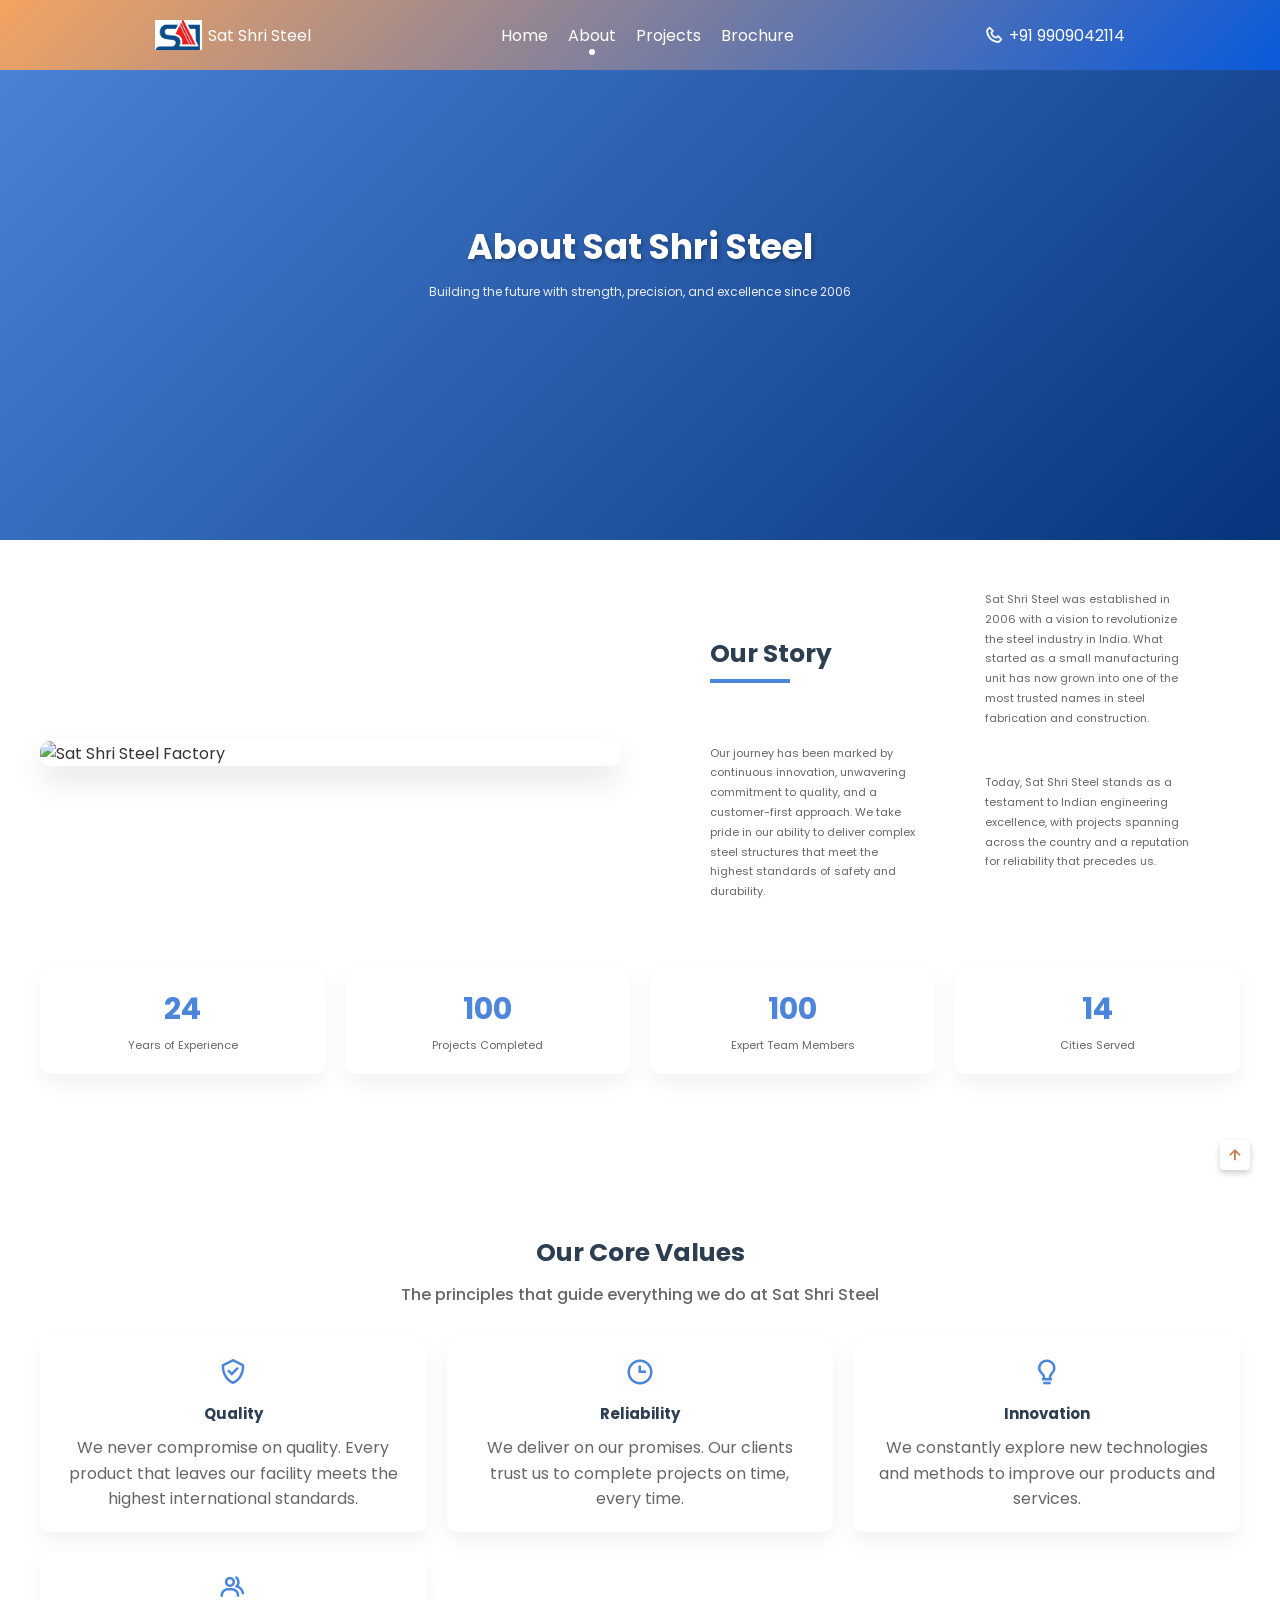
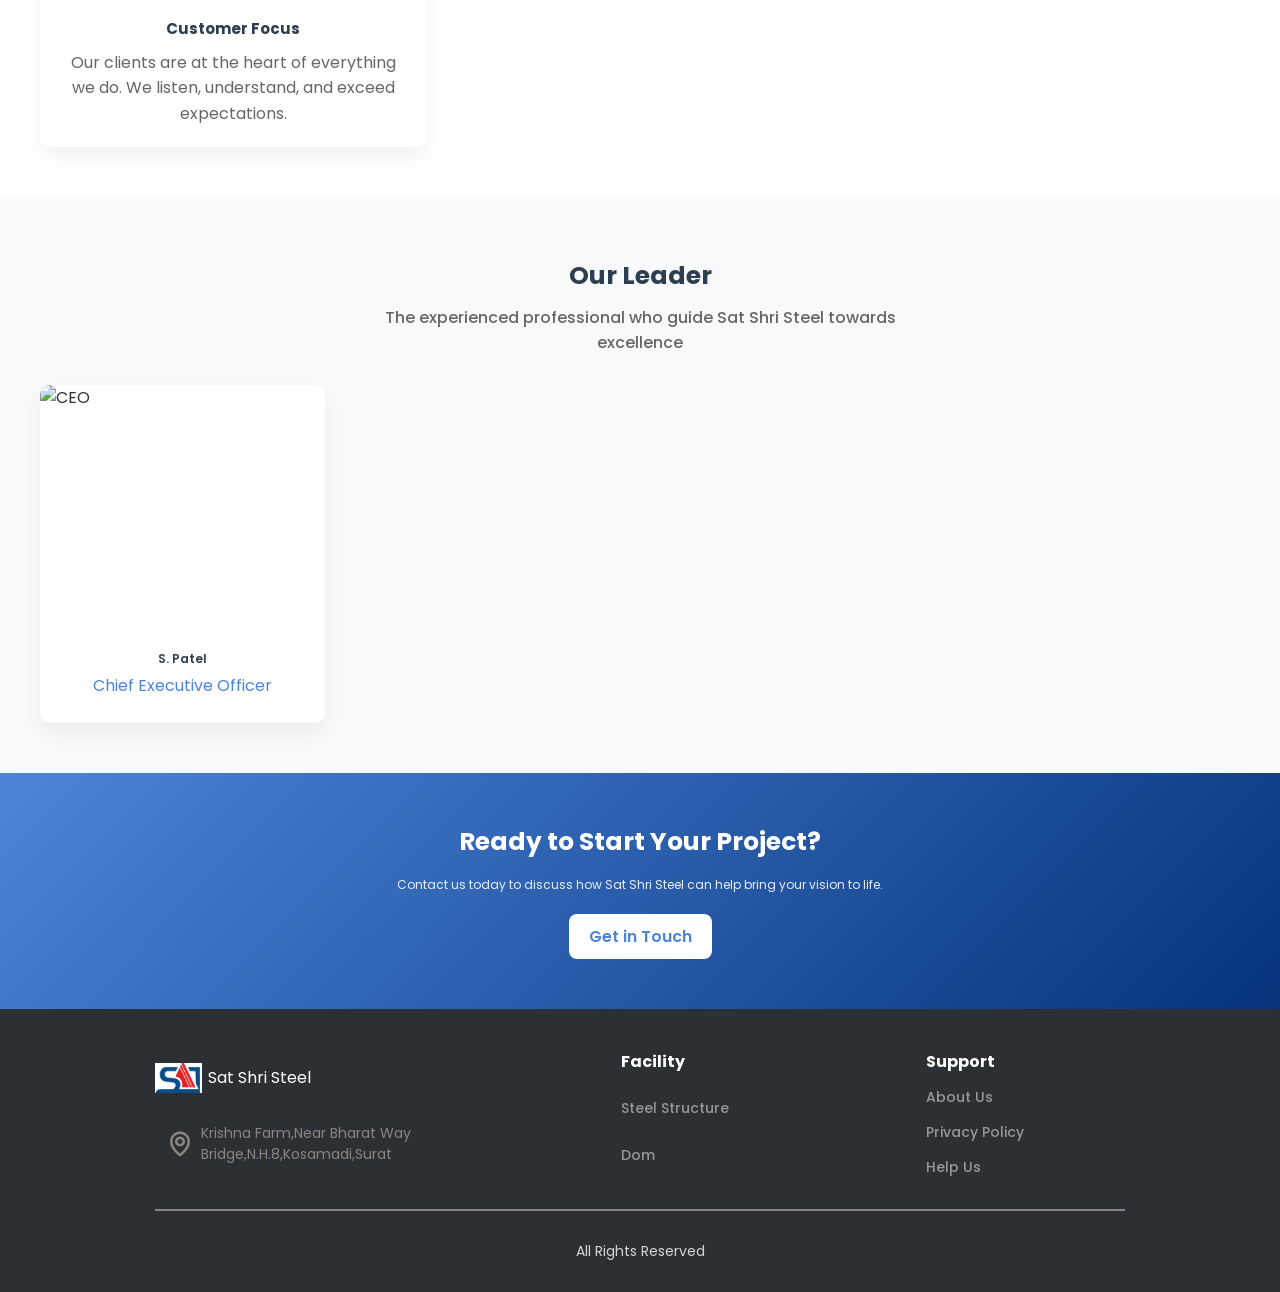
==== About.html @ dd5094b3 "test commit" ====
<!DOCTYPE html>
<html lang="en">
<head>
    <meta charset="UTF-8">
    <meta name="viewport" content="width=device-width, initial-scale=1.0">
    <link
    rel="icon"
    href="./assets/image/WhatsApp Image 2025-03-11 at 18.38.45_5e99dba7.JPG"
  />
    <title>About Us - Sat Shri Steel</title>
        <!-- Swiper JS CSS-->
        <link rel="stylesheet" href="Css/swiper-bundle.min.css" />

        <!-- Scroll Reveal -->
        <link rel="stylesheet" href="Css/scrollreveal.min.js" />
    
        <!-- Boxicons -->
        <link
          href="https://unpkg.com/boxicons@2.1.4/css/boxicons.min.css"
          rel="stylesheet"
        />
    
        <!-- CSS -->
        <link rel="stylesheet" href="Css/style.css" />
   
    <style>
        /* About Page Styles */
        .about-hero {
            position: relative;
            height: 60vh;
            background: linear-gradient(135deg, #4c85da 0%, #07347b 100%);
            display: flex;
            align-items: center;
            justify-content: center;
            color: white;
            text-align: center;
            overflow: hidden;
        }

        .about-hero::before {
            content: '';
            position: absolute;
            top: 0;
            left: 0;
            width: 100%;
            height: 100%;
            background: url('https://images.unsplash.com/photo-1581091226825-a6a2a5aee158?ixlib=rb-1.2.1&auto=format&fit=crop&w=1350&q=80') no-repeat center center/cover;
            opacity: 0.2;
            z-index: 0;
        }

        .about-hero-content {
            position: relative;
            z-index: 1;
            max-width: 800px;
            padding: 0 2rem;
        }

        .about-hero h1 {
            font-size: 3.5rem;
            margin-bottom: 1rem;
            text-shadow: 2px 2px 4px rgba(0, 0, 0, 0.3);
        }

        .about-hero p {
            font-size: 1.2rem;
            margin-bottom: 2rem;
            opacity: 0.9;
        }

        .about-section {
            padding: 5rem 2rem;
        }

        .about-container {
            max-width: 1200px;
            margin: 0 auto;
        }

        .about-grid {
            display: grid;
            grid-template-columns: 1fr 1fr;
            gap: 4rem;
            align-items: center;
            margin-bottom: 5rem;
        }

        .about-image {
            position: relative;
            border-radius: 10px;
            overflow: hidden;
            box-shadow: 0 15px 30px rgba(0, 0, 0, 0.1);
        }

        .about-image img {
            width: 100%;
            height: auto;
            display: block;
            transition: transform 0.5s ease;
        }

        .about-image:hover img {
            transform: scale(1.05);
        }

        .about-content h2 {
            font-size: 2.5rem;
            color: #2c3e50;
            margin-bottom: 1.5rem;
            position: relative;
            padding-bottom: 1rem;
        }

        .about-content h2::after {
            content: '';
            position: absolute;
            bottom: 0;
            left: 0;
            width: 80px;
            height: 4px;
            background: #4c85da;
        }

        .about-content p {
            color: #666;
            line-height: 1.8;
            margin-bottom: 1.5rem;
            font-size: 1.1rem;
        }

        .about-stats {
            display: grid;
            grid-template-columns: repeat(4, 1fr);
            gap: 2rem;
            margin: 5rem 0;
        }

        .stat-item {
            text-align: center;
            padding: 2rem;
            background: white;
            border-radius: 10px;
            box-shadow: 0 10px 20px rgba(0, 0, 0, 0.05);
            transition: transform 0.3s ease, box-shadow 0.3s ease;
        }

        .stat-item:hover {
            transform: translateY(-10px);
            box-shadow: 0 15px 30px rgba(0, 0, 0, 0.1);
        }

        .stat-number {
            font-size: 3rem;
            font-weight: 700;
            color: #4c85da;
            margin-bottom: 0.5rem;
        }

        .stat-label {
            color: #666;
            font-size: 1.1rem;
        }

        .team-section {
            background: #f8f9fa;
            padding: 5rem 2rem;
        }

        .team-container {
            max-width: 1200px;
            margin: 0 auto;
        }

        .section-title {
            text-align: center;
            margin-bottom: 3rem;
        }

        .section-title h2 {
            font-size: 2.5rem;
            color: #2c3e50;
            margin-bottom: 1rem;
        }

        .section-title p {
            color: #666;
            max-width: 600px;
            margin: 0 auto;
        }

        .team-grid {
            display: grid;
            grid-template-columns: repeat(auto-fill, minmax(250px, 1fr));
            gap: 2rem;
        }

        .team-member {
            background: white;
            border-radius: 10px;
            overflow: hidden;
            box-shadow: 0 10px 20px rgba(0, 0, 0, 0.05);
            transition: transform 0.3s ease;
        }

        .team-member:hover {
            transform: translateY(-10px);
        }

        .team-image {
            height: 250px;
            overflow: hidden;
        }

        .team-image img {
            width: 100%;
            height: 100%;
            object-fit: cover;
            transition: transform 0.5s ease;
        }

        .team-member:hover .team-image img {
            transform: scale(1.1);
        }

        .team-info {
            padding: 1.5rem;
            text-align: center;
        }

        .team-name {
            font-size: 1.2rem;
            font-weight: 600;
            color: #2c3e50;
            margin-bottom: 0.5rem;
        }

        .team-position {
            color: #4c85da;
            margin-bottom: 1rem;
        }

        .team-social {
            display: flex;
            justify-content: center;
            gap: 1rem;
        }

        .team-social a {
            color: #666;
            font-size: 1.2rem;
            transition: color 0.3s ease;
        }

        .team-social a:hover {
            color: #4c85da;
        }

        .values-section {
            padding: 5rem 2rem;
        }

        .values-container {
            max-width: 1200px;
            margin: 0 auto;
        }

        .values-grid {
            display: grid;
            grid-template-columns: repeat(auto-fill, minmax(300px, 1fr));
            gap: 2rem;
        }

        .value-item {
            padding: 2rem;
            background: white;
            border-radius: 10px;
            box-shadow: 0 10px 20px rgba(0, 0, 0, 0.05);
            transition: transform 0.3s ease;
            text-align: center;
        }

        .value-item:hover {
            transform: translateY(-10px);
        }

        .value-icon {
            font-size: 3rem;
            color: #4c85da;
            margin-bottom: 1.5rem;
        }

        .value-title {
            font-size: 1.5rem;
            color: #2c3e50;
            margin-bottom: 1rem;
        }

        .value-description {
            color: #666;
            line-height: 1.6;
        }

        .cta-section {
            background: linear-gradient(135deg, #4c85da 0%, #07347b 100%);
            padding: 5rem 2rem;
            text-align: center;
            color: white;
        }

        .cta-container {
            max-width: 800px;
            margin: 0 auto;
        }

        .cta-title {
            font-size: 2.5rem;
            margin-bottom: 1.5rem;
        }

        .cta-description {
            font-size: 1.2rem;
            margin-bottom: 2rem;
            opacity: 0.9;
        }

        .cta-btn {
            display: inline-block;
            background: white;
            color: #4c85da;
            padding: 1rem 2rem;
            border-radius: 8px;
            text-decoration: none;
            font-weight: 600;
            transition: all 0.3s ease;
        }

        .cta-btn:hover {
            background: #f8f9fa;
            transform: translateY(-5px);
        }

        @media (max-width: 992px) {
            .about-grid {
                grid-template-columns: 1fr;
                gap: 3rem;
            }

            .about-stats {
                grid-template-columns: repeat(2, 1fr);
            }
        }

        @media (max-width: 768px) {
            .about-hero h1 {
                font-size: 2.5rem;
            }

            .about-hero p {
                font-size: 1rem;
            }

            .about-content h2 {
                font-size: 2rem;
            }

            .stat-number {
                font-size: 2.5rem;
            }

            .section-title h2 {
                font-size: 2rem;
            }
        }

        @media (max-width: 576px) {
            .about-stats {
                grid-template-columns: 1fr;
            }

            .team-grid {
                grid-template-columns: 1fr;
            }

            .values-grid {
                grid-template-columns: 1fr;
            }
        }
    </style>
</head>
<body>
    <!-- Header -->
    <header class="header">
        <nav class="nav container flex">
            <a href="#" class="logo-content flex">
                <img src="./assets/image/WhatsApp Image 2025-03-11 at 18.38.45_5e99dba7.JPG" class="logo-icon" />
                <span class="logo-text">Sat Shri Steel</span>
            </a>
            <div class="menu-content">
                <ul class="menu-list flex">
                    <li><a href="index.html" class="nav-link">Home</a></li>
                    <li><a href="About.html" class="nav-link active-navlink">About</a></li>
                    <li><a href="Project.html" class="nav-link">Projects</a></li>
                    <li><a href="Brochure.html" class="nav-link">Brochure</a></li>
                </ul>
                <div class="media-icon flex">
                    <!-- specify the link                 -->
                    <a href="https://www.facebook.com/share/1Ama7NjH3b/"><i class="bx bxl-facebook"></i></a>
                 
                    <a href="https://www.instagram.com/satshree_steel?igsh=NHUydGh2NmZoZGdt"><i class="bx bxl-instagram"></i></a>
                  </div>
                <i class="bx bx-x navClose-btn"></i>
            </div>
            <div class="content-contnct flex">
                <i class="bx bx-phone phone-icon"></i>
                <span class="phone-number">+91 9909042114</span>
            </div>
            <i class="bx bx-menu navOpen-btn"></i>
        </nav>
    </header>

    <main>
        <!-- Hero Section -->
        <section class="about-hero">
            <div class="about-hero-content">
                <h1>About Sat Shri Steel</h1>
                <p>Building the future with strength, precision, and excellence since 2006</p>
            </div>
        </section>

        <!-- About Section -->
        <section class="about-section">
            <div class="about-container">
                <div class="about-grid">
                    <div class="about-image">
                        <img src="https://5.imimg.com/data5/UG/SF/ND/SELLER-16525876/fabrication-works-500x500.jpg" alt="Sat Shri Steel Factory">
                    </div>
                    <div class="about-content">
                        <h2>Our Story</h2>
                        <p>Sat Shri Steel was established in 2006 with a vision to revolutionize the steel industry in India. What started as a small manufacturing unit has now grown into one of the most trusted names in steel fabrication and construction.</p>
                        <p>Our journey has been marked by continuous innovation, unwavering commitment to quality, and a customer-first approach. We take pride in our ability to deliver complex steel structures that meet the highest standards of safety and durability.</p>
                        <p>Today, Sat Shri Steel stands as a testament to Indian engineering excellence, with projects spanning across the country and a reputation for reliability that precedes us.</p>
                    </div>
                </div>

                <!-- Stats Section -->
                <div class="about-stats">
                    <div class="stat-item">
                        <div class="stat-number" data-count="25">24</div>
                        <div class="stat-label">Years of Experience</div>
                    </div>
                    <div class="stat-item">
                        <div class="stat-number" data-count="500">100</div>
                        <div class="stat-label">Projects Completed</div>
                    </div>
                    <div class="stat-item">
                        <div class="stat-number" data-count="100">100</div>
                        <div class="stat-label">Expert Team Members</div>
                    </div>
                    <div class="stat-item">
                        <div class="stat-number" data-count="15">14</div>
                        <div class="stat-label">Cities Served</div>
                    </div>
                </div>
            </div>
        </section>

        <!-- Values Section -->
        <section class="values-section">
            <div class="values-container">
                <div class="section-title">
                    <h2>Our Core Values</h2>
                    <p>The principles that guide everything we do at Sat Shri Steel</p>
                </div>
                <div class="values-grid">
                    <div class="value-item">
                        <i class='bx bx-check-shield value-icon'></i>
                        <h3 class="value-title">Quality</h3>
                        <p class="value-description">We never compromise on quality. Every product that leaves our facility meets the highest international standards.</p>
                    </div>
                    <div class="value-item">
                        <i class='bx bx-time value-icon'></i>
                        <h3 class="value-title">Reliability</h3>
                        <p class="value-description">We deliver on our promises. Our clients trust us to complete projects on time, every time.</p>
                    </div>
                    <div class="value-item">
                        <i class='bx bx-bulb value-icon'></i>
                        <h3 class="value-title">Innovation</h3>
                        <p class="value-description">We constantly explore new technologies and methods to improve our products and services.</p>
                    </div>
                    <div class="value-item">
                        <i class='bx bx-group value-icon'></i>
                        <h3 class="value-title">Customer Focus</h3>
                        <p class="value-description">Our clients are at the heart of everything we do. We listen, understand, and exceed expectations.</p>
                    </div>
                </div>
            </div>
        </section>

        <!-- Team Section -->
        <section class="team-section">
            <div class="team-container">
                <div class="section-title">
                    <h2>Our Leader </h2>
                    <p>The experienced professional who guide Sat Shri Steel towards excellence</p>
                </div>
                <div class="team-grid">
                    <div class="team-member">
                        <div class="team-image">
                            <img src="https://images.unsplash.com/photo-1560250097-0b93528c311a?ixlib=rb-1.2.1&auto=format&fit=crop&w=1350&q=80" alt="CEO">
                        </div>
                        <div class="team-info">
                            <h3 class="team-name">S. Patel</h3>
                            <p class="team-position">Chief Executive Officer</p>
                           
                            </div>
                        </div>
                    </div>
                    <!-- <div class="team-member">
                        <div class="team-image">
                            <img src="https://images.unsplash.com/photo-1573496359142-b8d87734a5a2?ixlib=rb-1.2.1&auto=format&fit=crop&w=1350&q=80" alt="CTO">
                        </div>
                        <div class="team-info">
                            <h3 class="team-name">vishal patel</h3>
                            <p class="team-position">Manager</p>
                          
                            </div>
                        </div>
                    </div> -->
                   
                </div>
            </div>
        </section>

        <!-- CTA Section -->
        <section class="cta-section">
            <div class="cta-container">
                <h2 class="cta-title">Ready to Start Your Project?</h2>
                <p class="cta-description">Contact us today to discuss how Sat Shri Steel can help bring your vision to life.</p>
                <a href="index.html" class="cta-btn">Get in Touch</a>
            </div>
        </section>
    </main>

    <!-- Footer Section -->
    <footer class="section footer">
        <div class="footer-container container">
            <div class="footer-content">
                <a href="#" class="logo-content flex">
                    <img src="./assets/image/WhatsApp Image 2025-03-11 at 18.38.45_5e99dba7.JPG" class="logo-icon" />
                    <span class="logo-text">Sat Shri Steel</span>
                </a>

                <div class="footer-location flex"onclick="window.location.href='https://www.google.com/maps?q=21.3030235,72.9168464'">
                    <i class='bx bx-map map-icon'></i>
                    <div class="location-text">
                        <p>Krishna Farm,Near Bharat Way Bridge,N.H.8,Kosamadi,Surat</p>
                    </div>
                </div>
            </div>
            <div class="footer-linkContent">
                <ul class="footer-links">
                    <h4 class="footerLinks-title">Facility</h4>
                    <li><a href="About.html" class="footer-link">Steel Structure</a></li>
                    <li><a href="About.html" class="footer-link">Dom</a></li>
                    
                </ul>
                <ul class="footer-links">
                    <h4 class="footerLinks-title">Support</h4>
                    <li><a href="About.html" class="footer-link">About Us</a></li>
                    
                    <li><a href="" class="footer-link">Privacy Policy</a></li>
                    <li><a href="" class="footer-link">Help Us</a></li>
                </ul>
            </div>
        </div>
        
        <div class="footer-copyright">All Rights Reserved</div>
    </footer>

    <!-- Scroll Up -->
    <a href="#home" class="scrollUp-btn flex">
        <i class='bx bx-up-arrow-alt scrollUp-icon'></i>
    </a>

    <!-- JavaScript -->
    <script src="JS/script.js"></script>
   
</body>
</html>
---- Css/style.css ----
/* Google Fonts - Poppins */
@import url('https://fonts.googleapis.com/css2?family=Poppins:wght@300;400;500;600&display=swap');

html{
   font-size: 62.5%; 
   scroll-behavior:smooth ;
}

/* Variables */
:root{
/* Font Sizes & Family */
/* if we set html's font size 62.5% then 1rem = 10px */

--body-font: 'Poppins', sans-serif;

--big-font:4rem ;
--h1-font:3.6rem ;
--h2-font:2.4tem ;
--h3-font:2rem ;
--h4-font:1.8rem ;
--normal-font:1.6rem ;
--small-font:1.4rem ;
--smaller-font: 1.3rem;

/* Font Weight ***/
--font-regular:400 ;
--font-medium:500 ;
--font-semi-bold:600 ;

/* Color Variables */
--primary-color:#C87E4F ;
--primary-color-hover:#C2703D ;
--text-color:#333 ;
--text-color-light:#888682 ;
--border-color:#484848 ;
--white-color:#FFF ;
--section-bg:#2c3034 ;

/* z-index */
--z-overlay:10 ;
--z-fixed: 100;

/* transition */
--tran-0-2: 0.2s;
--tran-0-3: 0.3s;
--tran-0-5: 0.5s;
}

/*Font sizes For Small Screen 968px */
@media screen and (max-width: 990px) {
:root {
  --big-font: 3.5rem;
  --h1-font: 2.4rem;
  --h2-font: 2rem;
  --h3-font: 1.8rem;
  --h4-font: 1.6rem;
  --normal-font: 1.5rem;
  --small-font: 1.3rem;
  --smaller-font: 1.2rem;
}
}


/* Pre-CSS */

*{margin: 0;
  padding: 0;
  box-sizing: border-box;
}
body,button,input{
  font-family: var(--body-font);
  font-size: var(--normal-font);
  font-weight: var(--font-regular);
  color: var(--text-color);


}
body{
  overflow-x: hidden;
  background-color: var(--white-color);
}
.input{
  outline: none;
}
ul{
  list-style: none;
}
a{
 text-decoration: none; 
}
img,.img-brochure{
  width: 100%;
  height: 100%;
  object-fit: cover;
}

/* Reusuable CSS */

.section{
padding: 7rem 2rem;
}
.container{
  max-width: 1030px;
  width: 100%;
  margin: 0 auto;
  padding: 0 3rem;
}
.flex{
  display: flex;
  align-items: center;
  column-gap: 0.6rem;
}
.button{
  border: none;
  outline: none;
  color: var(--white-color);
  padding: 1.4rem 4rem;
  border-radius: 3rem;
  background-color: var(--primary-color);
  transition: var(--tran-0-3);
  cursor: pointer;
}
.button:hover{
  background-color: var(--primary-color);
}
.content-subtitle{
  color: var(--primary-color);
  font-size: var(--normal-font);
  letter-spacing:1px ;
  font-weight:var(--font-medium) ;
  text-align: center;
}
.content-title{
  text-align: center;
  font-size: var(--h2-font);
  font-weight: var(--font-medium);
  margin: 1rem 0;
}
.content-discription{
  text-align: center;
  margin-bottom: 2rem;

}
.section-subtitle,
.content-subtitle{
  color: var(--primary-color);
  font-size: var(--normal-font);
  letter-spacing: 1px;
  font-weight: var(--font-medium);
  text-align: center;
}
  
.section-title,.content-title{
  text-align: center;
  font-size: var(--h2-font);
  font-weight: var(--font-medium);
  margin: 1rem 0;

}
.section-description
.content-discription{
  text-align: center;
  
  margin-bottom: 2rem;
}
.section-description{
  
  padding: 0 16rem;
}
/* Header */
.header{
  position: fixed;
  top: 0;
  left: 0;
  height: 7rem;
  width: 100%;
  z-index: var(--z-fixed);
  transition: var(--tran-0-5);
  background: linear-gradient(135deg, #F4A460
  0%, #095adb 100%);
}
.header-active{
  height: 6rem;
  background-color: var(--white-color);
  box-shadow: 0 0 10px rgba(0, 0, 0, 0.2);
}  



/* nav */
.nav{
  position: relative;
  height: 100%;
  align-items: center;
  justify-content: space-between;
}
.logo-icon,.logo-text,.nav-link,.phone-icon,.phone-number{
  color: var(--white-color);
}
/* .logo-text{
  text-align: center;

} */
/* .logo-icon{
  height:200 ;
  width: 170;
} */
.header-active .logo-icon,
.header-active .logo-text,
.header-active .nav-link,
.header-active .phone-icon,
.header-active .phone-number{
 color: var(--text-color);

}
.logo-icon,
.phone-icon{
  font-size: 2rem;

}
.menu-list{
  column-gap: 2rem;
}
.nav-link{
  position: relative;
  text-transform: capitalize;
}
.nav-link::before{
  content: '';
  position: absolute;
  left: 50%;
  bottom: -8px;
  height: 6px;
  width: 6px;
  border-radius: 50%;
  transform: translateX(-50%);
  background-color: var(--white-color);
  opacity: 0;
}
.active-navlink::before{
  opacity: 1;

}
.header-active .active-navlink::before{
  background-color:var(--text-color) ;
}
.header-active .navOpen-btn{
  color: var(--text-color);
}
.media-icon{
  column-gap: 1rem;
}
.media-icon a{
  color: var(--text-color-light);
}
.navClose-btn,.navOpen-btn,.media-icon{
  display: none;
}

/* Phone number styles */
.content-contnct {
  display: flex;
  align-items: center;
  gap: 0.5rem;
}

.phone-icon {
  font-size: 2rem;
}

.phone-number {
  font-size: var(--normal-font);
  white-space: nowrap;
  text-decoration: none;
  transition: var(--tran-0-3);
}

.phone-number:hover {
  opacity: 0.8;
  transform: scale(1.05);
}



/* nav responsive */


@media  screen and (max-width:768px) {
  .contact-contnct{
     display: none;
  }
  .media-icon{
    column-gap: 1rem;
    
  }
  .media-icon a{
    color: var(--text-color-light);
    
  }
  .navClose-btn,.navOpen-btn,.media-icon{
    display: block;
  }
  .nav .menu-content{
    position: fixed;
    top: 0;
    right: -100%;
    max-width: 300px;
    width: 100%;
    height: 100%;
    z-index: var(--z-fixed);
    background-color: var(--white-color);
    padding: 10rem 0 5rem ;
    box-shadow: 0 0 10px rgba(0, 0, 0, 0.2);
    display: flex;
    flex-direction: column;
    align-items: center;
    justify-content: space-between;
    transition: var(--tran-0-5);

  }
  .nav .menu-content.open{
    right: 0 ;
  }
  .menu-list{
    flex-direction: column;
    row-gap: 2.5rem;
    font-size: var(--h4-font);
  }
  .nav-link{
    color: var(--text-color);
  }
  .nav-link::before{
    background-color: var(--text-color);
  }
  .navClose-btn{
    position: absolute;
    top: 2rem;
    right: 2rem;
    font-size: 2.5rem;
    cursor: pointer;
  }
  .navOpen-btn{
    font-size: 2rem;
    cursor: pointer;
    color:var(--white-color)  ;
  }
  .header-active .navOpen-btn{
    color:var(--text-color) ;
  }

}
/* Brochure */
/* .img-brochure{
  height: 1500px;
   width: 1200px;; 
  padding: auto;
  margin: 60px 200px 60px 200px ;
  
} */


  

/* Home */
.home{
  height: 100vh;
  width: 100%;
}
.brochure{
  height: 100vh;
  width: 100%;
  /* background-color: red; */
}
.swiper-slide{
  position: relative;
  height: 100vh;
  width: 100%;

}
.home.swiper-slide::before{
  content: '';
  position: absolute;
  left: 0;
  top: 0;
  height: 100%;
  width: 100%;
  background-color:rba(0, 0, 0, 0.4);
  z-index: var(--z-overlay);
}
.brochure.swiper-slide::before{
  content: '';
  position: absolute;
  left: 0;
  top: 0;
  height: 100%;
  width: 100%;
  background-color:rba(0, 0, 0, 0.4);
  z-index: var(--z-overlay);
}
.home-img{
  height: 100%;
  width: 100%;
}

/* swiper button */
.swiper-navBtn{
  height: 5rem;
  width: 5rem;
  color: var(--white-color);
  border-radius: 50%;
  background-color: rgba(255, 255, 255, 0.2);
  transition: var(--tran-0-2);
  opacity:0 ;
  visibility: visible;
}
.home:hover .swiper-navBtn,
.review:hover .swiper-navBtn{
  opacity: 1;
}
.brochure:hover .swiper-navBtn,
.review:hover .swiper-navBtn{
  opacity: 1;
}
.swiper-navBtn:hover{
  background-color: rgba(255, 255, 255, 0.3);

}
.swiper-navBtn::after,.swiper-navBtn::before{
  font-size: 2rem;

}
.swiper-button-next{
  right: 16rem;
}
.swiper-button-prev{
  left: 16rem;
}
.swiper-pagination-bullet{
  /* position: absolute; */
  background-color: var(--white-color);
  opacity: 1;
  height: 1.5rem;
  width: 1.5rem;
  margin-bottom: 2rem;
  visibility: hidden;
}
.swiper-pagination-bullet-active{
  border: 3px solid var(--white-color); 
 background-color: var(--primary-color); 
}

.home-details{
  position: absolute;
  top: 50%;
  left: 50%;
  z-index: var(--z-fixed);
  transform: translate(-50% ,-50%);
  display: grid;
  justify-content: center;
  width: 100%;
  row-gap: 4rem;
}
.homesubtitle{
  text-align: center;
  font-size: var(--normal-font);
  color: var(--white-color);
}
.homeTitle{
  text-align: center;
  font-size: var(--big-font);
  color: var(--white-color);
  font-size: var(--font-semi-bold);
}

/* About */
.about.content-subtitle,
.about.content-title,
.about.content-discription{
  text-align: left;
}
.about-content{
  display: grid;
  grid-template-columns: repeat(2,1fr);
  column-gap: 7rem;
  align-items: center;
  padding: 0 5rem;
}
.about-imageContent{
  position: relative;
  max-width: 400px;
  height: 450px;
  border: 6px solid var(--section-bg);
}

.aboutimg-textBox{
  position: absolute;
  bottom: 2rem;
  right: -5rem;
  padding: 2rem;
  max-width: 360PX;
  width: 100%;
  text-align: center;
  border: 6px solid var(--section-bg);
  background-color: var(--white-color);
}
.aboutimg-textBox .content-discription{
  text-align: center;
  margin-bottom:0 ;
}
.heart-icon{
  position: absolute;
  left: -1.9rem;
  top: 50%;
  height: 3rem;
  width: 3rem;
  color: var(--white-color);
  background-color: var(--section-bg);
  transform: translateY(-50%);
  justify-content: center;
  border-radius: 50%;
}
.about-details{
  display: grid;
  row-gap: 4rem;
}
.about-lists {
  column-gap: 1rem;
  align-items: baseline;
}
.about-list{
  font-weight: var(--font-medium);
  font-size: 1.8rem;
  
}
.about-list:nth-child(1){
  color: var(--primary-color);
}
.about-list.dot{
  font-size: 2.5rem;
}
.about-buttons{
  column-gap: 2rem;

}
.about-link .link-text,.about-arrowIcon{
  color: var(--text-color);
  text-transform: uppercase;
}
.about-arrowIcon{
  transition: var(--tran-0-3);

}
.about-link:hover .about-arrowIcon{
  margin-left: 4px;

} 
/* Menu */


/* Brand */
.section-subtitle{
  text-align: center;
  color: var(--primary-color);
}
.brand-images{
  display: grid;
  align-items: center;
  column-gap: 2rem;
  justify-items: center;

  justify-content: space-between;
  margin-top: 3rem;

  grid-template-columns: repeat(5,1fr);
}
.brand-image{
  width: 150px; ;
  object-fit: contain;
  opacity: 0.4;
  transition: var(--tran-0-5);

}
.brand-image:hover{
  opacity: 1;

}


/* Review */
.review{
  background-color: #f2f2f2;
}
.review.section-subtitle 
.review.section-description{
  color: var(--text-color);
}
.testi-content{
  position: relative;
  height: 100%;
  width: 100%;
  row-gap: 2rem;
  flex-direction: column;
}
.review-img{
height: 150px;
width: 150px;
border-radius: 50%;
margin-bottom: 2rem;
}
.review-quote{
padding: 0 15rem;
text-align: center;
}
.quote-icon{
  font-size: 3rem;
  color: var(--primary-color);
}
.testi-personalDetails{
  flex-direction:column ;
}
.testi-personalDetails .name{
  font-size: 1.8rem;
  font-weight: var(--font-medium);
}

/* swiper btn */
.review .swiper-navBtn{
  background-color: rgba(0, 0, 0, 0.1);
}
.review .swiper-button-next{
  right: 2rem;
  transform: translateY(2rem);
  
}
.review .swiper-button-prev{
  left: 2rem;
  transform: translateY(2rem);
}
.review .swiper-navBtn:hover{
  background-color: rgba(0, 0, 0, 0.2);
}

/* Newsletter */
.newsletter .logo-icon,
.newsletter .logo-text,
.newsletter .section-description{
  color:var(--text-color) ;
  
}
.newsletter-container{
  display: grid;
  justify-items: center;
  row-gap: 4rem;
  
}
.newsletter .logo-icon{
  font-size: 6rem;
  color: var(--text-color-light);
  
}
.newsletter .logo-text{
  color: var(--text-color-light);
  font-size: 2rem;
  font-weight: var(--font-medium);
  display: flex;
  align-items: center;
}
.logo-icon{
  height: 30px;
  width: 47px;
  display: flex;
  
}


.newsletter-inputBox{
  position: relative;
  height: 5rem;
  max-width:400px ;
  width: 100%;
  overflow: hidden;
  
}
.newsletter-input{
  height: 100%;
  width: 100%;
  border-radius: 3rem;
  border: 2px solid rgba(0, 0, 0, 0.2);
  padding: 0 16rem 0 2rem ;
}
.newsletter .media-icons{
  display: flex;
  
}

.newsletter-button{
  position: absolute;
  top: 0;
  right: 0;
  border-radius: 0 3rem 3rem 0 ;
} 

#newsletter-form {
  display: flex;
  max-width: 500px;
  margin: 0 auto;
}

.newsletter-form input {
  flex: 1;
  padding: 12px 20px;
  border: none;
  border-radius: var(--border-radius) 0 0 var(--border-radius);
  font-size: 1rem;
}

.newsletter-form button {
  border-radius: 0 var(--border-radius) var(--border-radius) 0;
  background-color: var(--secondary-color);
}

.newsletter-form button:hover {
  background-color: var(--dark-color);
}




/* Footer */
.footer{
  padding:4rem 2rem 3rem ;
  background-color: var(--section-bg);
}
.footer .content-description,
.footer .map-icon,
.footer .location-text 
{
color: var(--text-color-light);
}
.footer-container {
  display: grid;
  grid-template-columns: 1fr 2fr;
  column-gap: 7rem;
  align-items: center;
}
.footer-content{
  display: grid;
  row-gap: 3rem;
}
.footer .content-description,.footer .location-text{
  text-align: left;
  font-size: var(--small-font);
}
.footer .map-icon{
  font-size: 3rem;
  margin-left: 1rem;
}
.footer-linkContent{
  display: grid;
  justify-items: center;
  justify-content: center;
  grid-template-columns: repeat(2,1fr);
}
.footer-links{
  display: grid;
  row-gap: 1rem;
  font-weight:var(--font-medium) ;
  color: var(--white-color);
}
.footer-link{
  font-size: var(--small-font);
  color: rgba(255, 255, 255, 0.5);
  transition: var(--tran-0-3);
}
.footer-link:hover{
  color: rgba(255, 255, 255, 0.8);
}
.footer-copyright{
  max-width :970px;
  margin: 0 auto;
  text-align: center;
  padding-top: 3rem;
  margin-top: 3rem;
  font-size: var(--small-font);
  border-top: 2px solid var(--text-color-light);
  color: rgba(255, 255, 255, 0.8);
}
/* Scroll Up */
.scrollUp-btn{
  position: fixed;
  bottom: -30%;
  right: 3rem;
  height: 3rem;
  width: 3rem;
  font-size: 2rem;
  border-radius: 4px;
  color: var(--primary-color-hover);
  cursor: pointer;
  box-shadow: 0 3px 6px rgba(0, 0, 0, 0.2);
  background-color: var(--white-color);
  z-index: var(--z-overlay);
  justify-content: center;
  transition: var(--tran-0-3);


}
.scrollUpBtn-active{
  bottom: 3rem;
}
.scrollUp-icon{
  opacity: 0.9;

}
.scrollUp-btn:hover .scrollUp-icon{
  opacity:1;
}

/* Responsive media */
@media screen and (max-width:1150px){
  .swiper-button-perv{
    left: 10rem;

  }
  .swiper-button-next{
    right: 10rem;

  }

 
}
@media screen and (max-width: 1000px){
  .swiper-button-perv{
    left: 3rem;

  }
  .swiper-button-next{
    right: 3rem;

  }
  .section-description{
    padding: 0 8rem ;
  }
  .about-imageContent{
    height: 400px;
  }
  .aboutimg-textBox{
    padding: 1.5rem 2rem;
  }
  .brand-image{
    grid-template-columns: repeat(3,1fr);
  }
}


@media screen and (max-width: 768px) {

  .swiper-navBtn{
    visibility: hidden;
  }
  .swiper-pagination-bullet{
    visibility: visible ;
  }
  .section{
    padding: 7rem 1rem;
  }
  .section-description,.review-quote{
    padding: 0 6rem;
  }
  .about-content{
    grid-template-columns: 1fr;
    row-gap: 3rem;
    justify-items: center;
  }
  .about.content-subtitle,
.about.content-title,
.about.content-discription{
  text-align: center;
}
.about-details{
  justify-items: center;
}
.about-lists{
  justify-content: center;
}
.about-details{
  grid-template-columns: 1fr;
}
.footer-container{
  row-gap: 1.5rem; ;
}

}
@media screen and (max-width:600px) {
  .container{
    padding: 0.5rem;
  }
  .section-description, .review-quote{
    padding: 0;
  }
  .abouting-textbox{
    right: -2rem;
  }
  .brand-image{
    grid-template-columns: repeat(2,1fr);
  }
  .footer-container{
    grid-template-columns: 1fr;
    row-gap: 6rem;
  }
  .footer-content{
    justify-items: center;
  }
  .footer-linkContent{
    justify-items: center;
  }
}



@media screen and (max-width: 480px) {
  .phone-number {
    font-size: var(--small-font);
  }
}

/* Contact Section */
.contact {
  background-color: var(--light-gray);
}

.contact-container {
  max-width: 800px;
  margin: 0 auto;
  padding: 2rem;
}

.contact-form {
  background: var(--white-color);
  padding: 2rem;
  border-radius: 10px;
  box-shadow: 0 0 20px rgba(0, 0, 0, 0.1);
}

.form-group {
  margin-bottom: 1.5rem;
}

.form-group input,
.form-group textarea {
  width: 100%;
  padding: 1rem;
  border: 1px solid #ddd;
  border-radius: 5px;
  font-size: var(--normal-font);
  transition: var(--tran-0-3);
}

.form-group textarea {
  height: 150px;
  resize: vertical;
}

.form-group input:focus,
.form-group textarea:focus {
  outline: none;
  border-color: var(--primary-color);
  box-shadow: 0 0 5px rgba(200, 126, 79, 0.3);
}

.contact-form .button {
  width: 100%;
  margin-top: 1rem;
}

/* Responsive styles for contact form */
@media screen and (max-width: 768px) {
  .contact-container {
    padding: 1rem;
  }
  
  .contact-form {
    padding: 1.5rem;
  }
}
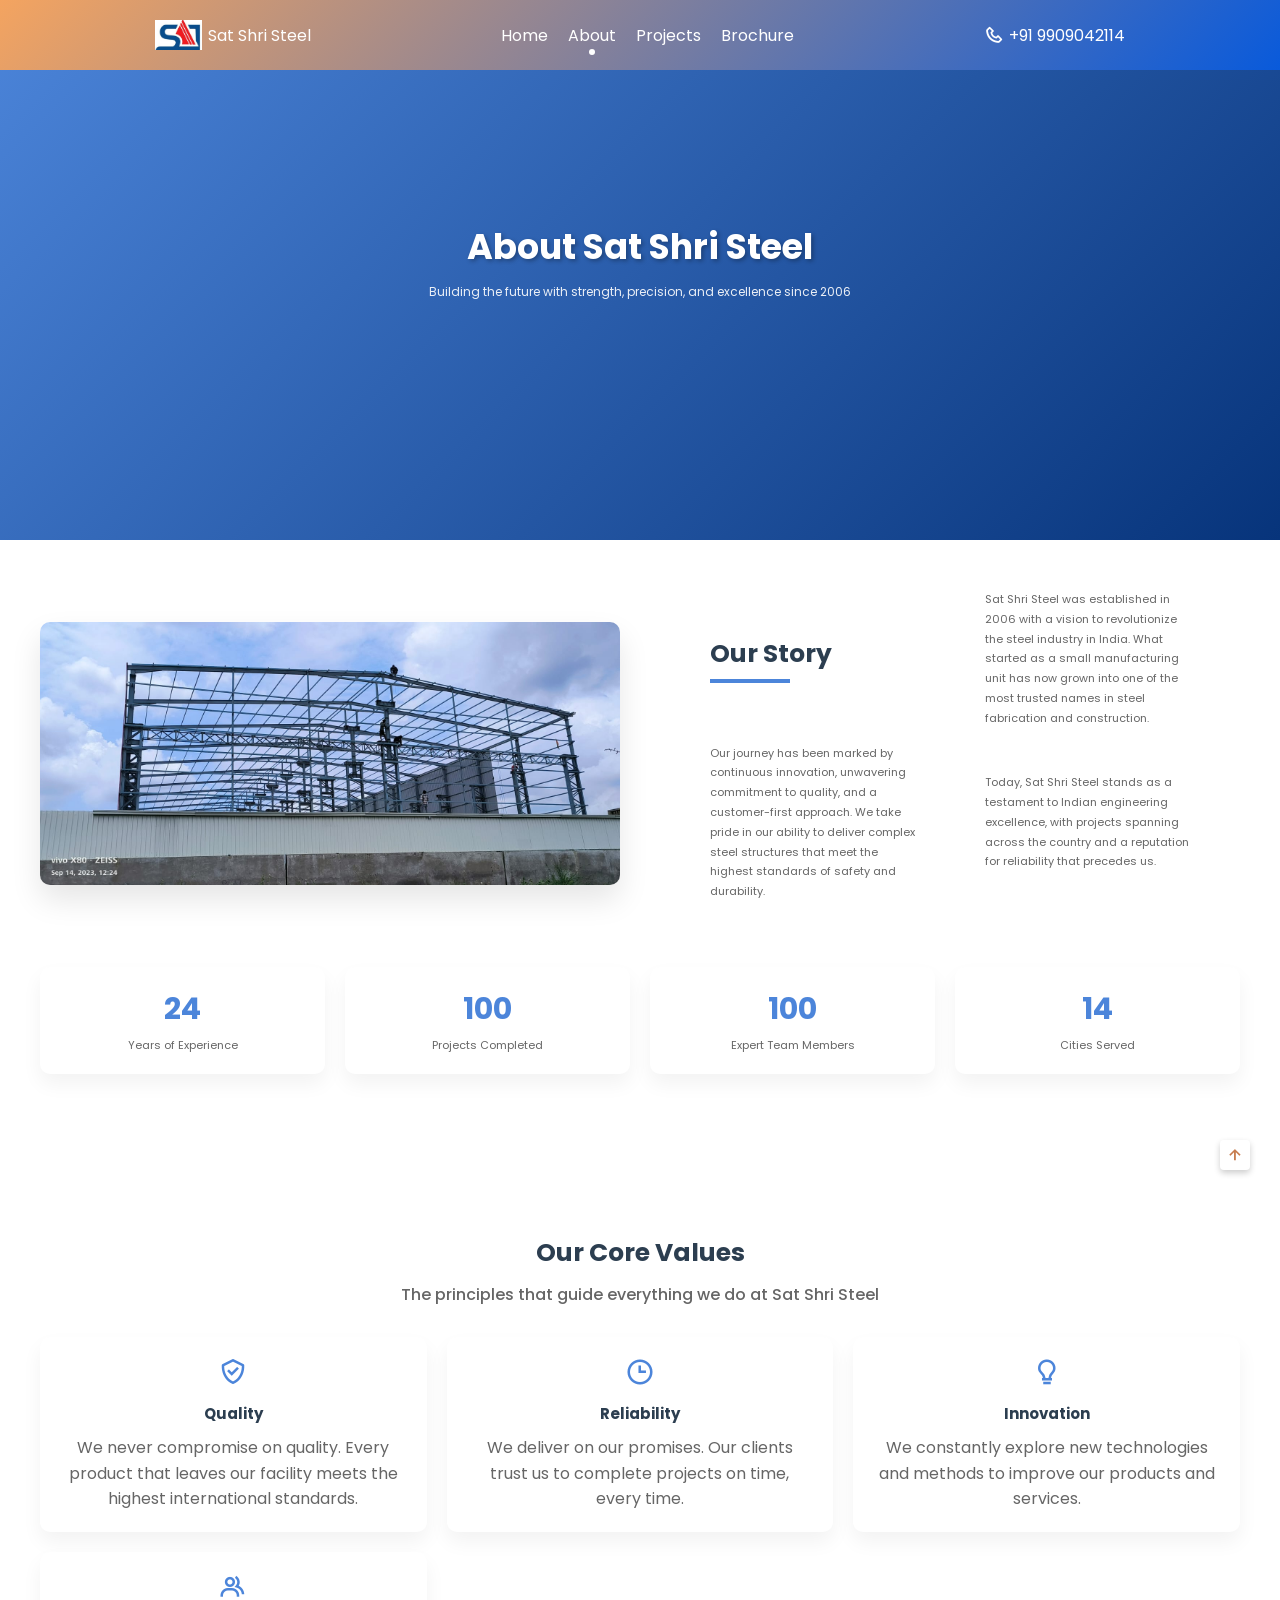
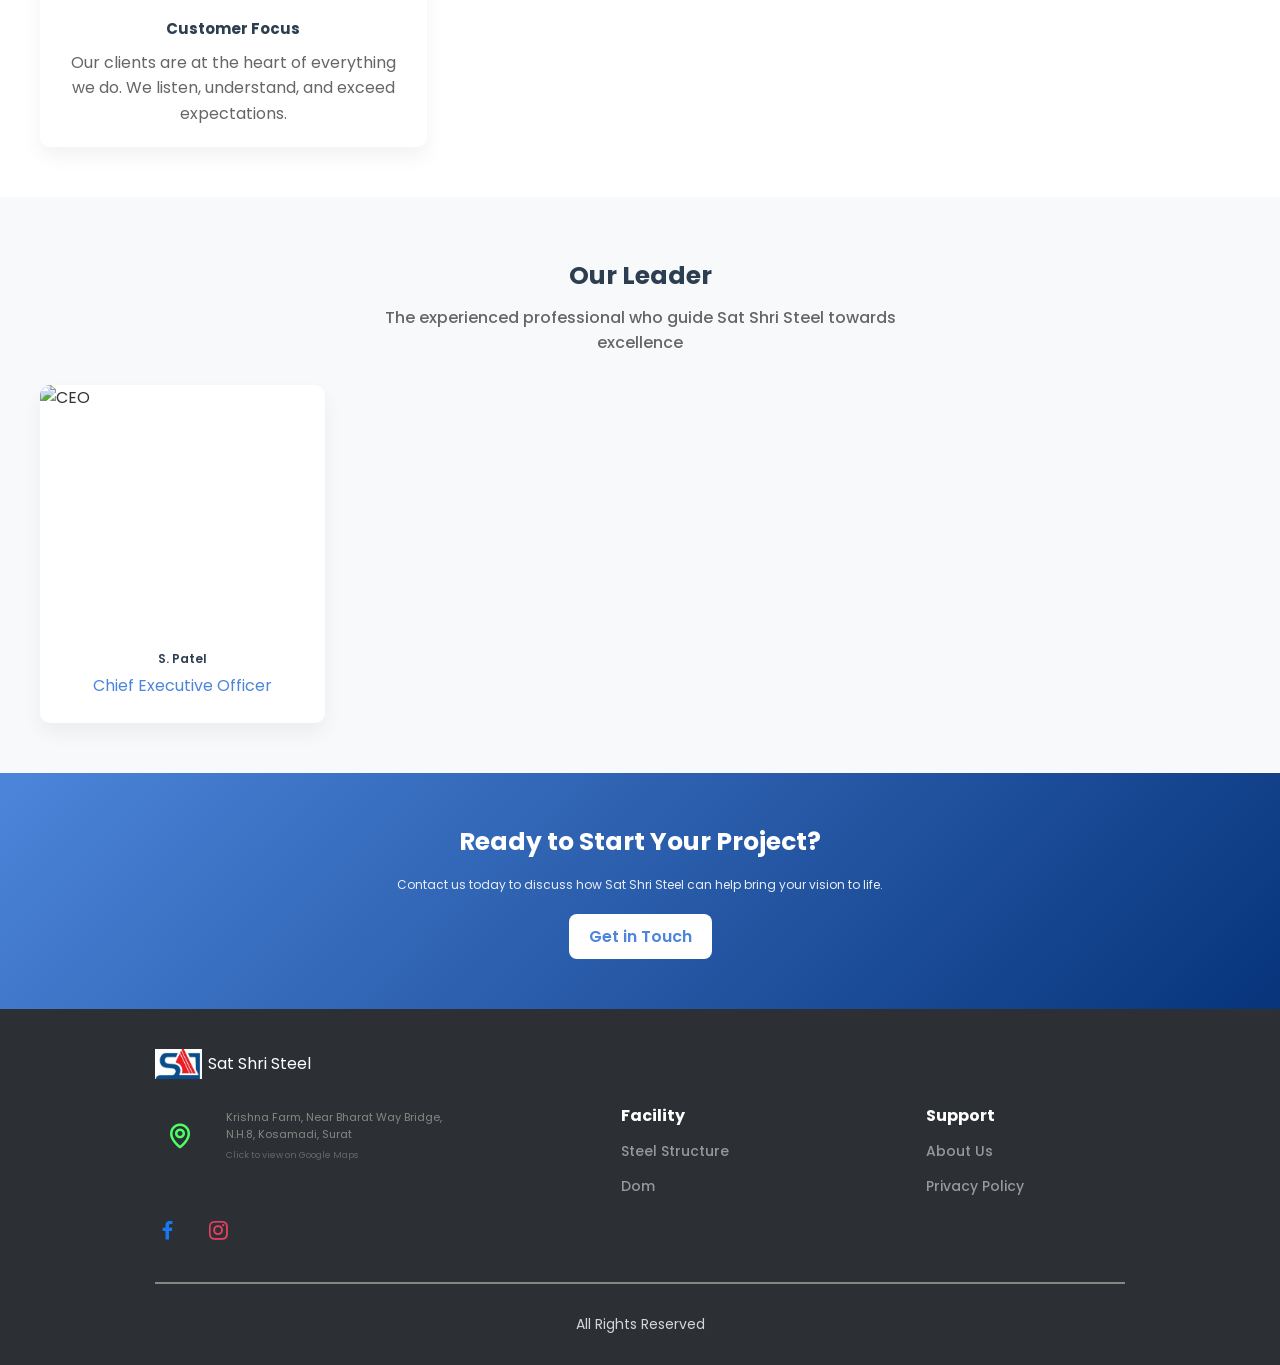
==== commit e870f548: "add assets about website" ====
--- a/About.html
+++ b/About.html
@@ -391,7 +391,7 @@
     <!-- Header -->
     <header class="header">
         <nav class="nav container flex">
-            <a href="#" class="logo-content flex">
+            <a href="index.html" class="logo-content flex">
                 <img src="./assets/image/WhatsApp Image 2025-03-11 at 18.38.45_5e99dba7.JPG" class="logo-icon" />
                 <span class="logo-text">Sat Shri Steel</span>
             </a>
@@ -432,7 +432,7 @@
             <div class="about-container">
                 <div class="about-grid">
                     <div class="about-image">
-                        <img src="https://5.imimg.com/data5/UG/SF/ND/SELLER-16525876/fabrication-works-500x500.jpg" alt="Sat Shri Steel Factory">
+                        <img src="assets/image/WhatsApp Image 2025-05-12 at 22.14.50_34496fc3.jpg" alt="Sat Shri Steel Factory">
                     </div>
                     <div class="about-content">
                         <h2>Our Story</h2>
@@ -506,7 +506,7 @@
                 <div class="team-grid">
                     <div class="team-member">
                         <div class="team-image">
-                            <img src="https://images.unsplash.com/photo-1560250097-0b93528c311a?ixlib=rb-1.2.1&auto=format&fit=crop&w=1350&q=80" alt="CEO">
+                            <img src="https://th.bing.com/th/id/OIP.vQJJa74282vzEmnxcz2XzAHaJ4?w=600&h=800&rs=1&pid=ImgDetMain" alt="CEO">
                         </div>
                         <div class="team-info">
                             <h3 class="team-name">S. Patel</h3>
@@ -549,13 +549,23 @@
                     <img src="./assets/image/WhatsApp Image 2025-03-11 at 18.38.45_5e99dba7.JPG" class="logo-icon" />
                     <span class="logo-text">Sat Shri Steel</span>
                 </a>
-
-                <div class="footer-location flex"onclick="window.location.href='https://www.google.com/maps?q=21.3030235,72.9168464'">
-                    <i class='bx bx-map map-icon'></i>
-                    <div class="location-text">
-                        <p>Krishna Farm,Near Bharat Way Bridge,N.H.8,Kosamadi,Surat</p>
-                    </div>
-                </div>
+                <div class="footer-location flex" style="cursor: pointer; transition: all 0.3s ease;" onclick="window.open('https://www.google.com/maps?q=21.3030235,72.9168464', '_blank')">
+                    <i class='bx bx-map map-icon' style="font-size: 3rem; color: #4dff65; margin-right: 15px;"></i>
+                    <div class="location-text" style="margin-left: 10px;">
+                      <p style="margin: 0; font-size: 1.1rem;">Krishna Farm, Near Bharat Way Bridge, N.H.8, Kosamadi, Surat</p>
+                      <small style="color: #666; font-size: 0.9rem;">Click to view on Google Maps</small>
+                    </div>
+                  </div>
+        
+                  <!-- Social Media Icons -->
+                  <div class="footer-social flex" style="margin-top: 20px;">
+                    <a href="https://www.facebook.com/share/1Ama7NjH3b/" style="font-size: 2.5rem; margin-right: 20px; color: #1877f2;">
+                      <i class="bx bxl-facebook"></i>
+                    </a>
+                    <a href="https://www.instagram.com/satshree_steel?igsh=NHUydGh2NmZoZGdt" style="font-size: 2.5rem; color: #e4405f;">
+                      <i class="bx bxl-instagram"></i>
+                    </a>
+                  </div>
             </div>
             <div class="footer-linkContent">
                 <ul class="footer-links">
@@ -569,7 +579,7 @@
                     <li><a href="About.html" class="footer-link">About Us</a></li>
                     
                     <li><a href="" class="footer-link">Privacy Policy</a></li>
-                    <li><a href="" class="footer-link">Help Us</a></li>
+                   
                 </ul>
             </div>
         </div>
--- a/Css/style.css
+++ b/Css/style.css
@@ -357,7 +357,13 @@
   margin: 60px 200px 60px 200px ;
   
 } */
-
+video {
+  object-fit: contain;
+  overflow-clip-margin: content-box;
+  overflow: clip;
+  content: center;
+  margin:auto;
+}
 
   
 
@@ -644,7 +650,7 @@
 .newsletter .logo-icon,
 .newsletter .logo-text,
 .newsletter .section-description{
-  color:var(--text-color) ;
+  color:black ;
   
 }
 .newsletter-container{
@@ -816,110 +822,202 @@
 }
 
 /* Responsive media */
-@media screen and (max-width:1150px){
-  .swiper-button-perv{
-    left: 10rem;
-
-  }
-  .swiper-button-next{
-    right: 10rem;
-
-  }
-
- 
-}
-@media screen and (max-width: 1000px){
-  .swiper-button-perv{
-    left: 3rem;
-
-  }
-  .swiper-button-next{
-    right: 3rem;
-
-  }
-  .section-description{
-    padding: 0 8rem ;
-  }
-  .about-imageContent{
-    height: 400px;
-  }
-  .aboutimg-textBox{
-    padding: 1.5rem 2rem;
-  }
-  .brand-image{
-    grid-template-columns: repeat(3,1fr);
-  }
-}
-
+@media screen and (max-width: 1150px) {
+  .container {
+    padding: 0 2rem;
+  }
+  
+  .swiper-button-prev {
+    left: 5rem;
+  }
+  
+  .swiper-button-next {
+    right: 5rem;
+  }
+  
+  .section-description {
+    padding: 0 4rem;
+    color: var(--primary-color);
+  }
+}
+
+@media screen and (max-width: 1000px) {
+  .swiper-button-prev {
+    left: 2rem;
+  }
+  
+  .swiper-button-next {
+    right: 2rem;
+  }
+  
+  .section-description {
+    padding: 0 4rem;
+    color: var(--primary-color);
+  }
+  
+  .about-imageContent {
+    height: 350px;
+  }
+  
+  .aboutimg-textBox {
+    padding: 1.5rem;
+    right: -3rem;
+  }
+  
+  .brand-images {
+    grid-template-columns: repeat(3, 1fr);
+    gap: 2rem;
+  }
+  
+  .footer-container {
+    grid-template-columns: 1fr;
+    gap: 4rem;
+  }
+}
 
 @media screen and (max-width: 768px) {
-
-  .swiper-navBtn{
-    visibility: hidden;
-  }
-  .swiper-pagination-bullet{
-    visibility: visible ;
-  }
-  .section{
-    padding: 7rem 1rem;
-  }
-  .section-description,.review-quote{
-    padding: 0 6rem;
-  }
-  .about-content{
+  .section {
+    padding: 5rem 1rem;
+  }
+  
+  .container {
+    padding: 0 1.5rem;
+  }
+  
+  .swiper-navBtn {
+    display: none;
+  }
+  
+  .swiper-pagination-bullet {
+    visibility: visible;
+  }
+  
+  .section-description,
+  .review-quote {
+    padding: 0 2rem;
+  }
+  
+  .about-content {
     grid-template-columns: 1fr;
     row-gap: 3rem;
+    padding: 0 1rem;
+  }
+  
+  .about.content-subtitle,
+  .about.content-title,
+  .about.content-discription {
+    text-align: center;
+  }
+  
+  .about-details {
     justify-items: center;
   }
-  .about.content-subtitle,
-.about.content-title,
-.about.content-discription{
-  text-align: center;
-}
-.about-details{
-  justify-items: center;
-}
-.about-lists{
-  justify-content: center;
-}
-.about-details{
-  grid-template-columns: 1fr;
-}
-.footer-container{
-  row-gap: 1.5rem; ;
-}
-
-}
-@media screen and (max-width:600px) {
-  .container{
-    padding: 0.5rem;
-  }
-  .section-description, .review-quote{
+  
+  .about-lists {
+    justify-content: center;
+    flex-wrap: wrap;
+    gap: 1rem;
+  }
+  
+  .brand-images {
+    grid-template-columns: repeat(2, 1fr);
+    gap: 1.5rem;
+  }
+  
+  .newsletter-inputBox {
+    max-width: 100%;
+  }
+  
+  .newsletter-input {
+    padding: 0 12rem 0 1.5rem;
+  }
+  
+  .newsletter-button {
+    padding: 1.4rem 2rem;
+  }
+}
+
+@media screen and (max-width: 600px) {
+  .container {
+    padding: 0 1rem;
+  }
+  
+  .section-description,
+  .review-quote {
     padding: 0;
-  }
-  .abouting-textbox{
-    right: -2rem;
-  }
-  .brand-image{
-    grid-template-columns: repeat(2,1fr);
-  }
-  .footer-container{
+    color: var(--primary-color);
+  }
+  
+  .aboutimg-textBox {
+    right: -1rem;
+    padding: 1rem;
+  }
+  
+  .brand-images {
     grid-template-columns: 1fr;
-    row-gap: 6rem;
-  }
-  .footer-content{
+    gap: 2rem;
+  }
+  
+  .footer-container {
+    grid-template-columns: 1fr;
+    row-gap: 3rem;
+  }
+  
+  .footer-content {
     justify-items: center;
   }
-  .footer-linkContent{
-    justify-items: center;
-  }
-}
-
-
+  
+  .footer-linkContent {
+    grid-template-columns: 1fr;
+    gap: 2rem;
+  }
+  
+  .homeTitle {
+    font-size: var(--h1-font);
+  }
+  
+  .homesubtitle {
+    font-size: var(--normal-font);
+  }
+  
+  .newsletter-inputBox {
+    height: 4.5rem;
+  }
+  
+  .newsletter-input {
+    padding: 0 10rem 0 1.5rem;
+  }
+  
+  .newsletter-button {
+    padding: 1.2rem 1.5rem;
+  }
+}
 
 @media screen and (max-width: 480px) {
   .phone-number {
     font-size: var(--small-font);
+  }
+  
+  .button {
+    padding: 1.2rem 3rem;
+  }
+  
+  .homeTitle {
+    font-size: var(--h2-font);
+  }
+  
+  .section-title {
+    font-size: var(--h3-font);
+  }
+  
+  .about-list {
+    font-size: var(--normal-font);
+  }
+  
+  .scrollUp-btn {
+    right: 1.5rem;
+    height: 2.5rem;
+    width: 2.5rem;
   }
 }
 
